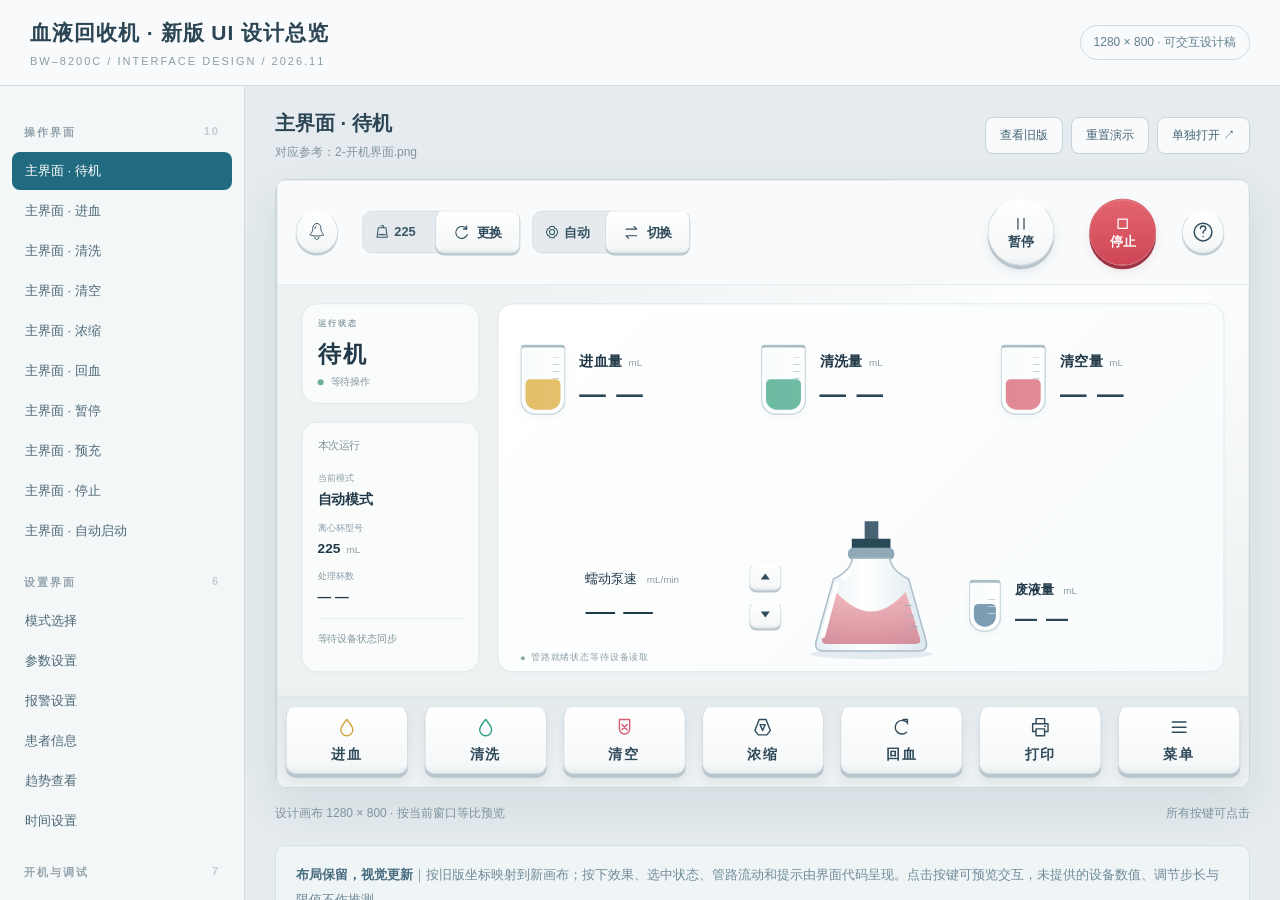
==== 新版UI/设计总览.html @ 45cc2166 "Publish BW-8200C UI preview with 51 screens and alarm states" ====
<!doctype html><html lang="zh-CN"><head><meta charset="utf-8"><meta name="viewport" content="width=device-width,initial-scale=1"><title>BW-8200C · 新版 UI 设计总览</title><style>
*{box-sizing:border-box}body{margin:0;background:#e5ebee;color:#2c4655;font:14px 'PingFang SC','Microsoft YaHei',sans-serif}header{height:86px;padding:21px 30px;background:#f8fafb;border-bottom:1px solid #d1dde3;display:flex;align-items:center;justify-content:space-between}h1{font-size:21px;margin:0;letter-spacing:1px}header small{display:block;font-size:11px;letter-spacing:2px;color:#8b9da7;margin-top:8px}.tag{font-size:12px;color:#627f8d;border:1px solid #d0dce1;padding:8px 13px;border-radius:20px}.layout{display:grid;grid-template-columns:245px 1fr;height:calc(100vh - 86px)}aside{overflow:auto;background:#f4f7f8;padding:14px 12px;border-right:1px solid #d1dde3}aside h3{font-size:11px;letter-spacing:2px;color:#93a3ac;margin:25px 12px 12px}aside button{display:block;width:100%;border:0;padding:10px 13px;border-radius:8px;text-align:left;color:#4d6877;background:transparent;font:inherit;cursor:pointer;margin-bottom:2px;font-size:13px}aside button:hover{background:#e6eef1}aside button.active{background:#206b7f;color:#fff}.count{float:right;opacity:.5;font-size:11px}.content{overflow:auto;padding:24px 30px}.toolbar{display:flex;justify-content:space-between;align-items:center;margin-bottom:18px;gap:12px}.toolbar h2{font-size:20px;margin:0}.toolbar p{color:#8295a0;font-size:12px;margin:7px 0 0}.actions{display:flex;gap:8px}.actions button,.actions a{background:#f8fafb;border:1px solid #c5d3da;color:#466574;padding:9px 14px;border-radius:8px;cursor:pointer;font:inherit;font-size:12px;text-decoration:none}.actions button.active{background:#d0e3e9;border-color:#75a4b5}.frame-wrap{position:relative;width:100%;aspect-ratio:1280/800;box-shadow:0 18px 45px #294a5b18;border-radius:12px;overflow:hidden;border:1px solid #cbd9df;background:#fff}iframe{width:100%;height:100%;border:0;display:block}.old{position:absolute;inset:0;width:100%;height:100%;display:none}.old img{width:100%;height:100%;object-fit:fill}.legend{display:flex;justify-content:space-between;font-size:12px;color:#8296a2;margin-top:17px}.note{margin-top:23px;padding:17px 20px;background:#eff4f6;border:1px solid #d4e1e6;border-radius:10px;font-size:13px;color:#718b98;line-height:1.9}.note strong{color:#486d80}select{font:inherit;color:#466574;border:1px solid #c5d3da;border-radius:7px;padding:7px;max-width:280px;background:#f8fafb}#noticeControls{display:none;margin-bottom:14px}footer{font-size:11px;letter-spacing:1px;color:#9aabb4;margin-top:22px}@media(max-width:850px){.layout{grid-template-columns:185px 1fr}.content{padding:18px 14px}.actions{flex-wrap:wrap}.toolbar{align-items:flex-start}.tag{display:none}}
</style></head><body><header><div><h1>血液回收机 · 新版 UI 设计总览</h1><small>BW–8200C / INTERFACE DESIGN / 2026.11</small></div><div class="tag">1280 × 800 · 可交互设计稿</div></header><div class="layout"><aside id="sidebar"></aside><section class="content"><div class="toolbar"><div><h2 id="title"></h2><p id="source"></p></div><div class="actions"><button id="compare">查看旧版</button><button id="reload">重置演示</button><a id="open" target="_blank">单独打开 ↗</a></div></div><div id="noticeControls"><label>运行提示内容 <select id="noticeSelect"></select></label></div><div class="frame-wrap"><iframe id="preview" title="新版界面交互预览"></iframe><div class="old" id="old"><img id="oldImage" alt="旧版参考界面按比例映射到1280×800"></div></div><div class="legend"><span>设计画布 1280 × 800 · 按当前窗口等比预览</span><span id="kind">所有按键可点击</span></div><div class="note" id="note"></div><footer>本地离线设计预览 · 未连接医疗设备 · 未提供的参数显示为 — —</footer></section></div><script src="data.js"></script><script>
const data=window.UI_DATA,items=[...data.pages,...data.alarms.map(a=>({id:'alarm-'+a.id,title:a.name,group:'报警弹窗 · '+(a.level==='critical'?'红色':'琥珀色'),old:'47-报警切图.png',alarm:a.id}))];let current=items[0],showOld=false;const $=id=>document.getElementById(id);let groups=[...new Set(items.map(p=>p.group))];$('sidebar').innerHTML=groups.map(g=>'<h3>'+g+'<span class="count">'+items.filter(p=>p.group===g).length+'</span></h3>'+items.filter(p=>p.group===g).map(p=>'<button data-id="'+p.id+'">'+p.title+'</button>').join('')).join('');$('noticeSelect').innerHTML=data.messages.map((m,i)=>'<option value="'+i+'">'+m+'</option>').join('');function url(){return 'index.html?'+(current.alarm?'screen=main&alarm='+current.alarm:'screen='+current.id)+(current.id==='notice'?'&message='+$('noticeSelect').value:'')};function select(id){current=items.find(p=>p.id===id)||items[0];showOld=false;$('old').style.display='none';$('compare').textContent='查看旧版';$('compare').classList.remove('active');$('title').textContent=current.title;$('source').textContent='对应参考：'+current.old;$('preview').src=url();$('open').href=url();$('oldImage').src='../旧版参考/'+current.old;$('noticeControls').style.display=current.id==='notice'?'block':'none';$('note').innerHTML=current.alarm?'<strong>报警弹窗</strong>｜保留旧图报警名称与颜色分组，说明区使用可替换占位文字。确认代表已读；故障是否解除由设备状态决定。报警编号仅用于设计稿索引，不是设备故障码。':current.group==='帮助与视频'?'<strong>帮助资料</strong>｜内容与照片来自旧版文件。旧文案中的“继续”“半自动”等表述与主界面存在不一致，本稿保留原文供后续核对。视频素材未提供，已保留播放器与全部原有按键。':current.id==='debug'||current.id==='debugDetail'?'<strong>调试页面</strong>｜保留原有按键及可见数值。旧版未提供调试入口，当前由设计总览进入；实际产品入口待确认。':'<strong>布局保留，视觉更新</strong>｜按旧版坐标映射到新画布；按下效果、选中状态、管路流动和提示由界面代码呈现。点击按键可预览交互，未提供的设备数值、调节步长与限值不作推测。';document.querySelectorAll('[data-id]').forEach(b=>b.classList.toggle('active',b.dataset.id===current.id));history.replaceState(null,'','#'+current.id)}$('sidebar').onclick=e=>{const b=e.target.closest('[data-id]');if(b)select(b.dataset.id)};$('compare').onclick=()=>{showOld=!showOld;$('old').style.display=showOld?'block':'none';$('compare').textContent=showOld?'返回新版':'查看旧版';$('compare').classList.toggle('active',showOld)};$('reload').onclick=()=>{$('preview').src=url()};$('noticeSelect').onchange=()=>{$('preview').src=url();$('open').href=url()};select(location.hash.slice(1)||'main');
</script></body></html>
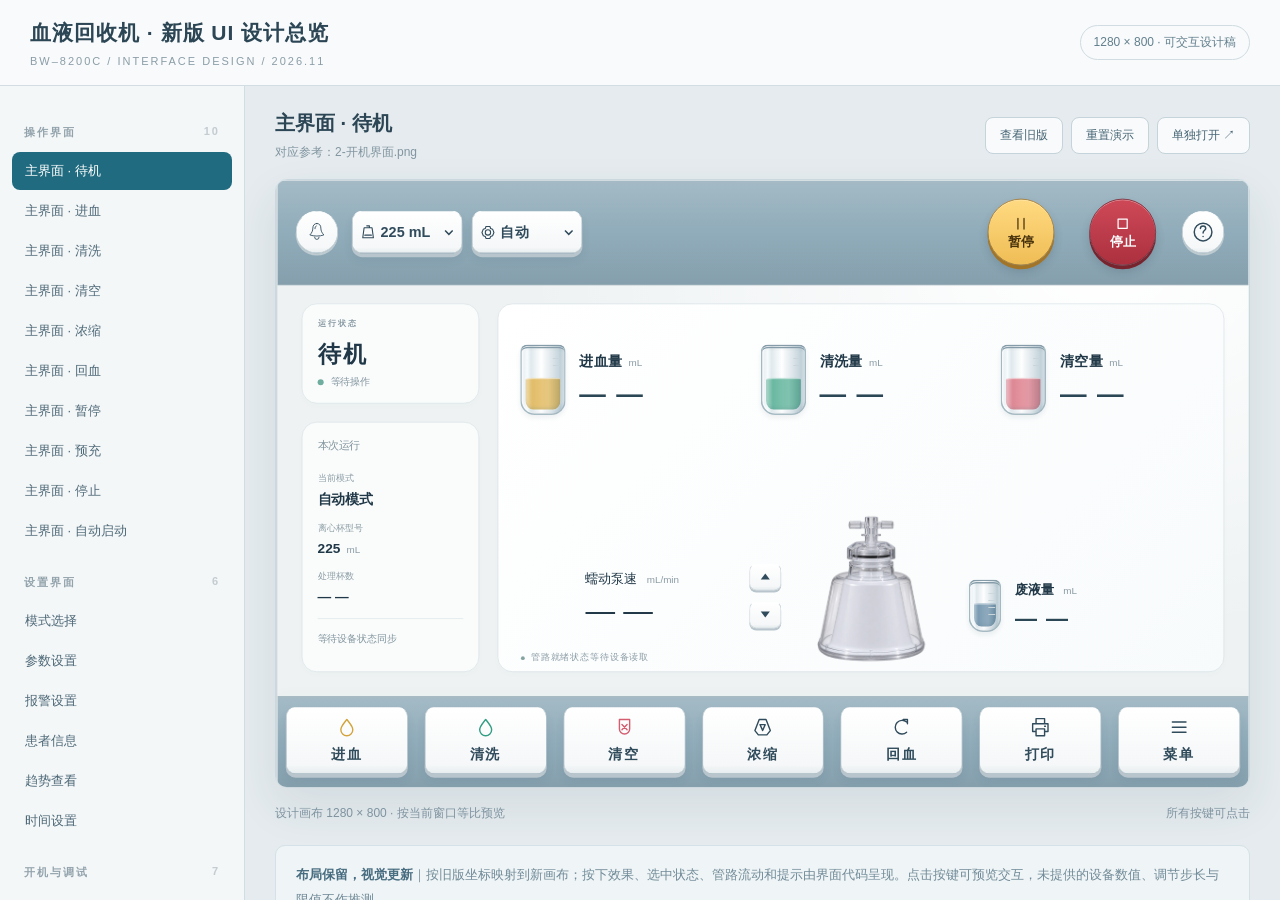
==== commit 7fa8e5d7: "更新 BW-8200C 控制栏、耗材示意与报警条幅" ====
--- a/新版UI/设计总览.html
+++ b/新版UI/设计总览.html
@@ -1,5 +1,5 @@
 <!doctype html><html lang="zh-CN"><head><meta charset="utf-8"><meta name="viewport" content="width=device-width,initial-scale=1"><title>BW-8200C · 新版 UI 设计总览</title><style>
 *{box-sizing:border-box}body{margin:0;background:#e5ebee;color:#2c4655;font:14px 'PingFang SC','Microsoft YaHei',sans-serif}header{height:86px;padding:21px 30px;background:#f8fafb;border-bottom:1px solid #d1dde3;display:flex;align-items:center;justify-content:space-between}h1{font-size:21px;margin:0;letter-spacing:1px}header small{display:block;font-size:11px;letter-spacing:2px;color:#8b9da7;margin-top:8px}.tag{font-size:12px;color:#627f8d;border:1px solid #d0dce1;padding:8px 13px;border-radius:20px}.layout{display:grid;grid-template-columns:245px 1fr;height:calc(100vh - 86px)}aside{overflow:auto;background:#f4f7f8;padding:14px 12px;border-right:1px solid #d1dde3}aside h3{font-size:11px;letter-spacing:2px;color:#93a3ac;margin:25px 12px 12px}aside button{display:block;width:100%;border:0;padding:10px 13px;border-radius:8px;text-align:left;color:#4d6877;background:transparent;font:inherit;cursor:pointer;margin-bottom:2px;font-size:13px}aside button:hover{background:#e6eef1}aside button.active{background:#206b7f;color:#fff}.count{float:right;opacity:.5;font-size:11px}.content{overflow:auto;padding:24px 30px}.toolbar{display:flex;justify-content:space-between;align-items:center;margin-bottom:18px;gap:12px}.toolbar h2{font-size:20px;margin:0}.toolbar p{color:#8295a0;font-size:12px;margin:7px 0 0}.actions{display:flex;gap:8px}.actions button,.actions a{background:#f8fafb;border:1px solid #c5d3da;color:#466574;padding:9px 14px;border-radius:8px;cursor:pointer;font:inherit;font-size:12px;text-decoration:none}.actions button.active{background:#d0e3e9;border-color:#75a4b5}.frame-wrap{position:relative;width:100%;aspect-ratio:1280/800;box-shadow:0 18px 45px #294a5b18;border-radius:12px;overflow:hidden;border:1px solid #cbd9df;background:#fff}iframe{width:100%;height:100%;border:0;display:block}.old{position:absolute;inset:0;width:100%;height:100%;display:none}.old img{width:100%;height:100%;object-fit:fill}.legend{display:flex;justify-content:space-between;font-size:12px;color:#8296a2;margin-top:17px}.note{margin-top:23px;padding:17px 20px;background:#eff4f6;border:1px solid #d4e1e6;border-radius:10px;font-size:13px;color:#718b98;line-height:1.9}.note strong{color:#486d80}select{font:inherit;color:#466574;border:1px solid #c5d3da;border-radius:7px;padding:7px;max-width:280px;background:#f8fafb}#noticeControls{display:none;margin-bottom:14px}footer{font-size:11px;letter-spacing:1px;color:#9aabb4;margin-top:22px}@media(max-width:850px){.layout{grid-template-columns:185px 1fr}.content{padding:18px 14px}.actions{flex-wrap:wrap}.toolbar{align-items:flex-start}.tag{display:none}}
-</style></head><body><header><div><h1>血液回收机 · 新版 UI 设计总览</h1><small>BW–8200C / INTERFACE DESIGN / 2026.11</small></div><div class="tag">1280 × 800 · 可交互设计稿</div></header><div class="layout"><aside id="sidebar"></aside><section class="content"><div class="toolbar"><div><h2 id="title"></h2><p id="source"></p></div><div class="actions"><button id="compare">查看旧版</button><button id="reload">重置演示</button><a id="open" target="_blank">单独打开 ↗</a></div></div><div id="noticeControls"><label>运行提示内容 <select id="noticeSelect"></select></label></div><div class="frame-wrap"><iframe id="preview" title="新版界面交互预览"></iframe><div class="old" id="old"><img id="oldImage" alt="旧版参考界面按比例映射到1280×800"></div></div><div class="legend"><span>设计画布 1280 × 800 · 按当前窗口等比预览</span><span id="kind">所有按键可点击</span></div><div class="note" id="note"></div><footer>本地离线设计预览 · 未连接医疗设备 · 未提供的参数显示为 — —</footer></section></div><script src="data.js"></script><script>
-const data=window.UI_DATA,items=[...data.pages,...data.alarms.map(a=>({id:'alarm-'+a.id,title:a.name,group:'报警弹窗 · '+(a.level==='critical'?'红色':'琥珀色'),old:'47-报警切图.png',alarm:a.id}))];let current=items[0],showOld=false;const $=id=>document.getElementById(id);let groups=[...new Set(items.map(p=>p.group))];$('sidebar').innerHTML=groups.map(g=>'<h3>'+g+'<span class="count">'+items.filter(p=>p.group===g).length+'</span></h3>'+items.filter(p=>p.group===g).map(p=>'<button data-id="'+p.id+'">'+p.title+'</button>').join('')).join('');$('noticeSelect').innerHTML=data.messages.map((m,i)=>'<option value="'+i+'">'+m+'</option>').join('');function url(){return 'index.html?'+(current.alarm?'screen=main&alarm='+current.alarm:'screen='+current.id)+(current.id==='notice'?'&message='+$('noticeSelect').value:'')};function select(id){current=items.find(p=>p.id===id)||items[0];showOld=false;$('old').style.display='none';$('compare').textContent='查看旧版';$('compare').classList.remove('active');$('title').textContent=current.title;$('source').textContent='对应参考：'+current.old;$('preview').src=url();$('open').href=url();$('oldImage').src='../旧版参考/'+current.old;$('noticeControls').style.display=current.id==='notice'?'block':'none';$('note').innerHTML=current.alarm?'<strong>报警弹窗</strong>｜保留旧图报警名称与颜色分组，说明区使用可替换占位文字。确认代表已读；故障是否解除由设备状态决定。报警编号仅用于设计稿索引，不是设备故障码。':current.group==='帮助与视频'?'<strong>帮助资料</strong>｜内容与照片来自旧版文件。旧文案中的“继续”“半自动”等表述与主界面存在不一致，本稿保留原文供后续核对。视频素材未提供，已保留播放器与全部原有按键。':current.id==='debug'||current.id==='debugDetail'?'<strong>调试页面</strong>｜保留原有按键及可见数值。旧版未提供调试入口，当前由设计总览进入；实际产品入口待确认。':'<strong>布局保留，视觉更新</strong>｜按旧版坐标映射到新画布；按下效果、选中状态、管路流动和提示由界面代码呈现。点击按键可预览交互，未提供的设备数值、调节步长与限值不作推测。';document.querySelectorAll('[data-id]').forEach(b=>b.classList.toggle('active',b.dataset.id===current.id));history.replaceState(null,'','#'+current.id)}$('sidebar').onclick=e=>{const b=e.target.closest('[data-id]');if(b)select(b.dataset.id)};$('compare').onclick=()=>{showOld=!showOld;$('old').style.display=showOld?'block':'none';$('compare').textContent=showOld?'返回新版':'查看旧版';$('compare').classList.toggle('active',showOld)};$('reload').onclick=()=>{$('preview').src=url()};$('noticeSelect').onchange=()=>{$('preview').src=url();$('open').href=url()};select(location.hash.slice(1)||'main');
+</style></head><body><header><div><h1>血液回收机 · 新版 UI 设计总览</h1><small>BW–8200C / INTERFACE DESIGN / 2026.11</small></div><div class="tag">1280 × 800 · 可交互设计稿</div></header><div class="layout"><aside id="sidebar"></aside><section class="content"><div class="toolbar"><div><h2 id="title"></h2><p id="source"></p></div><div class="actions"><button id="compare">查看旧版</button><button id="reload">重置演示</button><a id="open" target="_blank">单独打开 ↗</a></div></div><div id="alarmControls" hidden style="margin-bottom:14px"><label>报警样式 <select id="alarmStyle"><option value="banner">顶栏条幅</option><option value="modal">原版弹窗（留存）</option></select></label></div><div id="noticeControls"><label>运行提示内容 <select id="noticeSelect"></select></label></div><div class="frame-wrap"><iframe id="preview" title="新版界面交互预览"></iframe><div class="old" id="old"><img id="oldImage" alt="旧版参考界面按比例映射到1280×800"></div></div><div class="legend"><span>设计画布 1280 × 800 · 按当前窗口等比预览</span><span id="kind">所有按键可点击</span></div><div class="note" id="note"></div><footer>本地离线设计预览 · 未连接医疗设备 · 未提供的参数显示为 — —</footer></section></div><script src="data.js"></script><script>
+const data=window.UI_DATA,items=[...data.pages,...data.alarms.map(a=>({id:'alarm-'+a.id,title:a.name,group:'报警通知 · '+(a.level==='critical'?'红色':'琥珀色'),old:'47-报警切图.png',alarm:a.id}))];let current=items[0],showOld=false;const $=id=>document.getElementById(id);let groups=[...new Set(items.map(p=>p.group))];$('sidebar').innerHTML=groups.map(g=>'<h3>'+g+'<span class="count">'+items.filter(p=>p.group===g).length+'</span></h3>'+items.filter(p=>p.group===g).map(p=>'<button data-id="'+p.id+'">'+p.title+'</button>').join('')).join('');$('noticeSelect').innerHTML=data.messages.map((m,i)=>'<option value="'+i+'">'+m+'</option>').join('');function url(){return 'index.html?'+(current.alarm?'screen=main&alarm='+current.alarm+($('alarmStyle').value==='modal'?'&alarmStyle=modal':''):'screen='+current.id)+(current.id==='notice'?'&message='+$('noticeSelect').value:'')};function select(id){current=items.find(p=>p.id===id)||items[0];showOld=false;$('old').style.display='none';$('compare').textContent='查看旧版';$('compare').classList.remove('active');$('title').textContent=current.title;$('source').textContent='对应参考：'+current.old;$('alarmControls').hidden=!current.alarm;$('preview').src=url();$('open').href=url();$('oldImage').src='../旧版参考/'+current.old;$('noticeControls').style.display=current.id==='notice'?'block':'none';$('note').innerHTML=current.alarm?'<strong>报警通知</strong>｜顶栏条幅显示报警名称和待确认数量。可切换至原版弹窗查看说明预留区。确认代表已读；故障是否解除由设备状态决定。报警编号仅用于设计稿索引，不是设备故障码。':current.group==='帮助与视频'?'<strong>帮助资料</strong>｜内容与照片来自旧版文件。旧文案中的“继续”“半自动”等表述与主界面存在不一致，本稿保留原文供后续核对。视频素材未提供，已保留播放器与全部原有按键。':current.id==='debug'||current.id==='debugDetail'?'<strong>调试页面</strong>｜保留原有按键及可见数值。旧版未提供调试入口，当前由设计总览进入；实际产品入口待确认。':'<strong>布局保留，视觉更新</strong>｜按旧版坐标映射到新画布；按下效果、选中状态、管路流动和提示由界面代码呈现。点击按键可预览交互，未提供的设备数值、调节步长与限值不作推测。';document.querySelectorAll('[data-id]').forEach(b=>b.classList.toggle('active',b.dataset.id===current.id));history.replaceState(null,'','#'+current.id)}$('sidebar').onclick=e=>{const b=e.target.closest('[data-id]');if(b)select(b.dataset.id)};$('compare').onclick=()=>{showOld=!showOld;$('old').style.display=showOld?'block':'none';$('compare').textContent=showOld?'返回新版':'查看旧版';$('compare').classList.toggle('active',showOld)};$('reload').onclick=()=>{$('preview').src=url()};$('alarmStyle').onchange=$('noticeSelect').onchange=()=>{$('preview').src=url();$('open').href=url()};select(location.hash.slice(1)||'main');
 </script></body></html>
